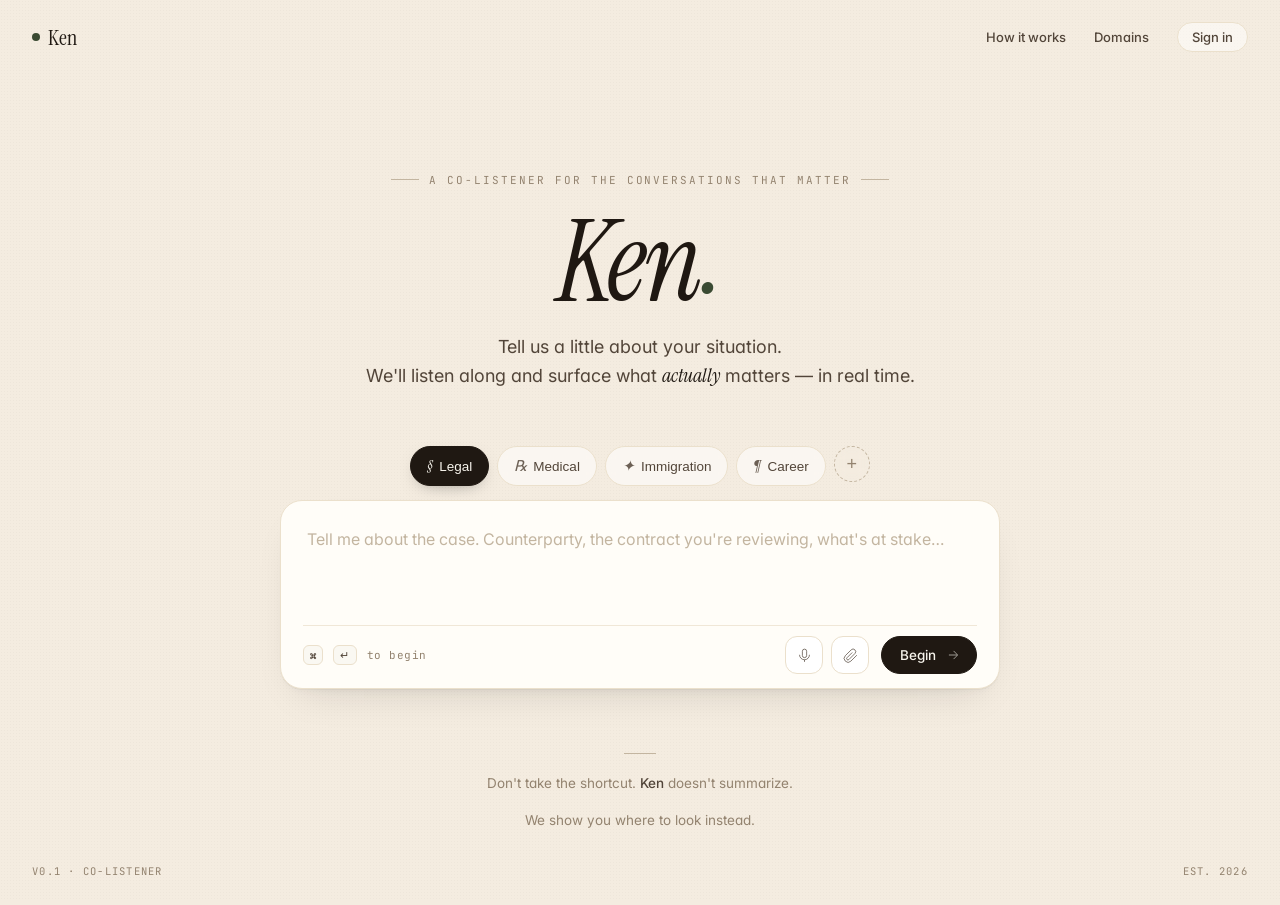
==== templates/index.html @ 6323db72 "Rebrand: Lexis → Ken - Rename all references from Lexis to Ken - Switch from Gradio to Flask + nativ" ====
<!doctype html>
<html lang="en">
<head>
<meta charset="utf-8" />
<meta name="viewport" content="width=device-width, initial-scale=1" />
<title>Ken — Welcome</title>
<link rel="preconnect" href="https://fonts.googleapis.com" />
<link rel="preconnect" href="https://fonts.gstatic.com" crossorigin />
<link href="https://fonts.googleapis.com/css2?family=Inter:wght@400;500;600;700&family=Instrument+Serif:ital@0;1&family=JetBrains+Mono:wght@400;500&display=swap" rel="stylesheet" />
<style>
  :root {
    --bg: #f4ece0;
    --bg-card: #fffdf8;
    --ink: #1f1812;
    --ink-2: #524539;
    --ink-3: #93836f;
    --ink-4: #c3b5a0;
    --line: #ebe0cc;
    --line-2: #f0e7d7;
    --accent: #3a4a32;
    --accent-soft: #ebe7d8;
    --hot: #c64a3a;
    --shadow-card: 0 1px 0 rgba(26,24,20,0.04), 0 18px 40px -22px rgba(26,24,20,0.18), 0 6px 14px -8px rgba(26,24,20,0.08);
    --radius: 22px;
    --ease: cubic-bezier(.2,.8,.2,1);

    --font-sans: 'Inter', -apple-system, BlinkMacSystemFont, 'Helvetica Neue', Helvetica, Arial, sans-serif;
    --font-serif: 'Instrument Serif', 'Times New Roman', serif;
    --font-mono: 'JetBrains Mono', ui-monospace, monospace;
  }

  * { box-sizing: border-box; }
  html, body { margin: 0; padding: 0; }
  body {
    font-family: var(--font-sans);
    background: var(--bg);
    color: var(--ink);
    -webkit-font-smoothing: antialiased;
    -moz-osx-font-smoothing: grayscale;
    min-height: 100vh;
    overflow-x: hidden;
    font-feature-settings: "ss01", "cv11";
  }

  /* Subtle paper grain */
  body::before {
    content: "";
    position: fixed; inset: 0;
    pointer-events: none;
    background-image: radial-gradient(rgba(26,24,20,0.025) 1px, transparent 1px);
    background-size: 3px 3px;
    z-index: 0;
    mix-blend-mode: multiply;
  }

  .topbar {
    position: relative; z-index: 5;
    display: flex; align-items: center; justify-content: space-between;
    padding: 22px 32px;
    color: var(--ink-2);
  }
  .brand-mark {
    display: inline-flex; align-items: center; gap: 8px;
    font-family: var(--font-serif);
    font-size: 22px;
    color: var(--ink);
    letter-spacing: -0.01em;
  }
  .brand-mark .dot {
    width: 8px; height: 8px; border-radius: 50%;
    background: var(--accent); display: inline-block;
  }
  .topnav {
    display: flex; align-items: center; gap: 28px;
    font-size: 13px; font-weight: 500; color: var(--ink-2);
  }
  .topnav a {
    color: inherit; text-decoration: none;
    transition: color .15s var(--ease);
  }
  .topnav a:hover { color: var(--ink); }
  .topnav .pill {
    border: 1px solid var(--line);
    border-radius: 999px;
    padding: 6px 14px;
    background: rgba(255,255,255,.5);
  }
  .topnav .pill:hover { background: #fff; }

  .stage {
    position: relative; z-index: 1;
    min-height: calc(100vh - 80px);
    display: flex; flex-direction: column;
    align-items: center;
    padding: 4vh 24px 60px;
  }

  .hero {
    text-align: center;
    margin-top: 6vh;
    margin-bottom: 38px;
    max-width: 720px;
  }
  .eyebrow {
    font-family: var(--font-mono);
    font-size: 11px;
    letter-spacing: 0.18em;
    text-transform: uppercase;
    color: var(--ink-3);
    margin-bottom: 22px;
    display: inline-flex; align-items: center; gap: 10px;
  }
  .eyebrow::before, .eyebrow::after {
    content: "";
    width: 28px; height: 1px;
    background: var(--ink-4);
  }
  .wordmark {
    font-family: var(--font-serif);
    font-weight: 400;
    font-style: italic;
    font-size: clamp(64px, 11vw, 112px);
    line-height: 0.95;
    letter-spacing: -0.02em;
    margin: 0;
    color: var(--ink);
  }
  .wordmark .tail {
    display: inline-block;
    transform: translateY(-0.06em);
    color: var(--accent);
  }
  .tagline {
    font-size: 18px;
    line-height: 1.5;
    color: var(--ink-2);
    margin-top: 18px;
    max-width: 560px;
    margin-left: auto; margin-right: auto;
    text-wrap: balance;
  }
  .tagline em {
    font-style: italic;
    font-family: var(--font-serif);
    font-size: 1.12em;
    color: var(--ink);
  }

  /* Profile chips row */
  .chips {
    display: flex; flex-wrap: wrap; justify-content: center;
    gap: 8px;
    width: 100%;
    max-width: 720px;
    margin: 0 auto 14px;
    padding: 0 8px;
  }
  .chip {
    display: inline-flex; align-items: center; gap: 8px;
    padding: 9px 16px;
    background: rgba(255,255,255,0.55);
    border: 1px solid var(--line);
    border-radius: 999px;
    font-size: 13.5px;
    font-weight: 500;
    color: var(--ink-2);
    cursor: pointer;
    transition: all .18s var(--ease);
    user-select: none;
    backdrop-filter: blur(6px);
  }
  .chip:hover {
    background: #fff;
    border-color: var(--ink-4);
    color: var(--ink);
    transform: translateY(-1px);
  }
  .chip.active {
    background: var(--ink);
    color: #f7f4ec;
    border-color: var(--ink);
    box-shadow: 0 6px 18px -10px rgba(0,0,0,.5);
  }
  .chip .glyph {
    font-family: var(--font-serif);
    font-style: italic;
    font-size: 15px;
    opacity: 0.85;
    margin-right: -2px;
  }
  .chip.active .glyph { opacity: 1; }
  .chip-add {
    width: 36px; height: 36px;
    padding: 0;
    border-radius: 999px;
    border: 1px dashed var(--ink-4);
    background: transparent;
    color: var(--ink-3);
    display: inline-flex; align-items: center; justify-content: center;
    font-size: 18px; font-weight: 400;
    line-height: 1;
  }
  .chip-add:hover {
    border-style: solid;
    border-color: var(--ink-2);
    color: var(--ink);
    background: #fff;
  }
  .chip-input {
    display: inline-flex; align-items: center; gap: 6px;
    padding: 7px 10px 7px 14px;
    background: #fff;
    border: 1px solid var(--ink-2);
    border-radius: 999px;
    font-size: 13.5px;
  }
  .chip-input input {
    border: none; outline: none; background: transparent;
    width: 110px; font: inherit; color: var(--ink);
  }
  .chip-input button {
    border: none; background: var(--accent); color: #fff;
    width: 22px; height: 22px; border-radius: 50%;
    cursor: pointer; line-height: 1; padding: 0;
    display: inline-flex; align-items: center; justify-content: center;
  }

  /* Input dialog */
  .dialog-wrap {
    width: 100%;
    max-width: 720px;
    margin: 0 auto;
    position: relative;
  }
  .dialog {
    background: var(--bg-card);
    border: 1px solid var(--line);
    border-radius: var(--radius);
    box-shadow: var(--shadow-card);
    padding: 22px 22px 14px;
    transition: box-shadow .25s var(--ease), border-color .2s var(--ease);
  }
  .dialog:focus-within {
    border-color: var(--ink-3);
    box-shadow: 0 1px 0 rgba(26,24,20,0.04), 0 24px 50px -22px rgba(26,24,20,0.22), 0 8px 18px -10px rgba(26,24,20,0.10);
  }

  .ta-row { position: relative; }
  textarea.ta {
    width: 100%;
    min-height: 92px;
    max-height: 240px;
    border: none; outline: none;
    resize: none;
    font: inherit;
    font-size: 16px;
    line-height: 1.55;
    color: var(--ink);
    background: transparent;
    padding: 4px 4px 6px;
  }
  textarea.ta::placeholder { color: var(--ink-4); }

  .dialog-actions {
    display: flex; align-items: center; justify-content: space-between;
    padding-top: 10px;
    margin-top: 6px;
    border-top: 1px solid var(--line-2);
  }
  .dialog-meta {
    display: flex; align-items: center; gap: 10px;
    font-family: var(--font-mono);
    font-size: 11px;
    color: var(--ink-3);
    letter-spacing: 0.04em;
  }
  .dialog-meta .kbd {
    padding: 2px 6px;
    border: 1px solid var(--line);
    border-radius: 6px;
    background: #faf8f2;
    color: var(--ink-2);
    font-family: var(--font-mono);
    font-size: 10.5px;
  }
  .dialog-buttons {
    display: flex; align-items: center; gap: 8px;
  }

  .iconbtn {
    width: 38px; height: 38px;
    display: inline-flex; align-items: center; justify-content: center;
    background: #fff;
    border: 1px solid var(--line);
    border-radius: 12px;
    color: var(--ink-2);
    cursor: pointer;
    transition: all .15s var(--ease);
    position: relative;
  }
  .iconbtn:hover {
    border-color: var(--ink-3);
    color: var(--ink);
    background: #fefdfa;
  }
  .iconbtn:active { transform: translateY(1px); }
  .iconbtn svg { width: 17px; height: 17px; }
  .iconbtn .lbl {
    position: absolute; top: -28px; left: 50%; transform: translateX(-50%);
    background: var(--ink); color: #f7f4ec;
    font-size: 11px; padding: 4px 8px; border-radius: 6px;
    white-space: nowrap; opacity: 0; pointer-events: none;
    transition: opacity .15s var(--ease);
    font-family: var(--font-mono); letter-spacing: 0.04em;
  }
  .iconbtn:hover .lbl { opacity: 1; }

  .iconbtn.recording {
    background: var(--hot);
    border-color: var(--hot);
    color: #fff;
  }
  .iconbtn.recording::after {
    content: ""; position: absolute; inset: -4px;
    border-radius: 14px; border: 2px solid var(--hot);
    animation: pulse 1.2s var(--ease) infinite;
  }
  @keyframes pulse {
    0% { transform: scale(0.92); opacity: 0.8; }
    100% { transform: scale(1.18); opacity: 0; }
  }

  .submitbtn {
    height: 38px;
    padding: 0 16px 0 18px;
    display: inline-flex; align-items: center; gap: 10px;
    background: var(--ink);
    color: #f7f4ec;
    border: 1px solid var(--ink);
    border-radius: 999px;
    font: inherit; font-size: 13.5px; font-weight: 500;
    cursor: pointer;
    transition: all .15s var(--ease);
    margin-left: 4px;
  }
  .submitbtn:hover { background: #000; }
  .submitbtn:disabled {
    background: var(--line);
    border-color: var(--line);
    color: var(--ink-3);
    cursor: not-allowed;
  }
  .submitbtn svg {
    width: 14px; height: 14px;
    transition: transform .2s var(--ease);
  }
  .submitbtn:hover:not(:disabled) svg { transform: translateX(2px); }

  /* Files row */
  .files {
    display: flex; flex-wrap: wrap; gap: 6px;
    margin: 10px 6px 0;
    min-height: 0;
  }
  .file {
    display: inline-flex; align-items: center; gap: 8px;
    padding: 5px 6px 5px 10px;
    background: rgba(255,255,255,0.6);
    border: 1px solid var(--line);
    border-radius: 999px;
    font-size: 11.5px;
    color: var(--ink-2);
    font-family: var(--font-mono);
  }
  .file .ico {
    width: 16px; height: 16px; border-radius: 4px;
    background: var(--accent-soft);
    color: var(--accent);
    display: inline-flex; align-items: center; justify-content: center;
    font-size: 9px; font-weight: 600; font-family: var(--font-sans);
  }
  .file .name { color: var(--ink); font-weight: 500; }
  .file .size { color: var(--ink-3); }
  .file .x {
    width: 16px; height: 16px; border-radius: 50%;
    border: none; background: transparent;
    color: var(--ink-3); cursor: pointer;
    display: inline-flex; align-items: center; justify-content: center;
    font-size: 11px; padding: 0;
  }
  .file .x:hover { background: var(--line); color: var(--ink); }

  /* Recording bar overlay */
  .rec-overlay {
    position: absolute; inset: 0;
    border-radius: var(--radius);
    background: linear-gradient(135deg, #fff8f5, #fff);
    border: 1px solid var(--hot);
    display: flex; flex-direction: column; justify-content: center; align-items: center;
    padding: 22px;
    gap: 14px;
    box-shadow: var(--shadow-card);
    z-index: 2;
  }
  .rec-row { display: flex; align-items: center; gap: 12px; }
  .rec-dot {
    width: 10px; height: 10px; border-radius: 50%;
    background: var(--hot); animation: blink 1s var(--ease) infinite;
  }
  @keyframes blink { 50% { opacity: 0.3; } }
  .rec-label { font-size: 14px; color: var(--ink); font-weight: 500; }
  .rec-time { font-family: var(--font-mono); font-size: 13px; color: var(--ink-2); }
  .rec-bars { display: flex; align-items: center; gap: 3px; height: 36px; }
  .rec-bars span {
    display: inline-block; width: 3px; border-radius: 2px;
    background: var(--hot);
    animation: wave 0.9s var(--ease) infinite;
  }
  @keyframes wave {
    0%,100% { height: 6px; }
    50% { height: 32px; }
  }
  .rec-stop {
    margin-top: 4px;
    padding: 8px 18px;
    background: var(--ink); color: #f7f4ec;
    border: none; border-radius: 999px;
    font: inherit; font-size: 13px; font-weight: 500;
    cursor: pointer;
  }
  .rec-stop:hover { background: #000; }

  /* Footer */
  .foot {
    margin-top: 64px;
    text-align: center;
    color: var(--ink-3);
    font-size: 13.5px;
    line-height: 1.7;
    max-width: 540px;
    text-wrap: pretty;
  }
  .foot strong { color: var(--ink-2); font-weight: 500; }
  .foot .divider {
    width: 32px; height: 1px; background: var(--ink-4);
    margin: 0 auto 18px;
  }

  /* Decorative corners */
  .corner {
    position: fixed;
    font-family: var(--font-mono);
    font-size: 10.5px;
    letter-spacing: 0.12em;
    color: var(--ink-3);
    text-transform: uppercase;
    z-index: 4;
  }
  .corner.bl { bottom: 22px; left: 32px; }
  .corner.br { bottom: 22px; right: 32px; }

  @media (max-width: 640px) {
    .topbar { padding: 16px 18px; }
    .topnav { gap: 14px; }
    .topnav .desktop-only { display: none; }
    .corner { display: none; }
    .stage { padding: 0 16px 60px; }
    .hero { margin-top: 4vh; }
    .dialog { padding: 18px 16px 12px; }
  }
</style>
</head>
<body>
  <header class="topbar">
    <div class="brand-mark"><span class="dot"></span> Ken</div>
    <nav class="topnav">
      <a href="#" class="desktop-only">How it works</a>
      <a href="#" class="desktop-only">Domains</a>
      <a href="#" class="pill">Sign in</a>
    </nav>
  </header>

  <main class="stage" id="root"></main>

  <span class="corner bl">v0.1 · co-listener</span>
  <span class="corner br">est. 2026</span>

</body>
</html>

  <script>
  let activeCat = 'legal';
  const placeholders = {
    legal: "Tell me about the case. Counterparty, the contract you're reviewing, what's at stake…",
    medical: "Describe the appointment. The condition, current meds, what your doctor mentioned last time…",
    immigration: "Your visa status, priority date, employer situation, what you're trying to figure out…",
    career: "The role, the company, what you're negotiating, what you wish you'd asked last round…"
  };

  document.addEventListener('DOMContentLoaded', () => {
    const root = document.getElementById('root');
    root.innerHTML = `
      <div class="hero">
        <div class="eyebrow">A co-listener for the conversations that matter</div>
        <h1 class="wordmark">Ken<span class="tail">.</span></h1>
        <p class="tagline">Tell us a little about your situation.<br/>We'll listen along and surface what <em>actually</em> matters — in real time.</p>
      </div>

      <div class="chips">
        <button class="chip active" data-cat="legal"><span class="glyph">§</span>Legal</button>
        <button class="chip" data-cat="medical"><span class="glyph">℞</span>Medical</button>
        <button class="chip" data-cat="immigration"><span class="glyph">✦</span>Immigration</button>
        <button class="chip" data-cat="career"><span class="glyph">¶</span>Career</button>
        <button class="chip chip-add">+</button>
      </div>

      <div class="dialog-wrap">
        <div class="dialog">
          <div class="ta-row">
            <textarea class="ta" id="profile-input" placeholder="${placeholders.legal}"></textarea>
          </div>
          <div class="dialog-actions">
            <div class="dialog-meta">
              <span class="kbd">⌘</span><span class="kbd">↵</span><span>to begin</span>
            </div>
            <div class="dialog-buttons">
              <button class="iconbtn" id="voice-btn">
                <svg viewBox="0 0 24 24" fill="none" stroke="currentColor" strokeWidth="1.6"><rect x="9" y="3" width="6" height="12" rx="3"/><path d="M5 11a7 7 0 0 0 14 0"/><path d="M12 18v3"/></svg>
              </button>
              <button class="iconbtn" id="file-btn">
                <svg viewBox="0 0 24 24" fill="none" stroke="currentColor" strokeWidth="1.6"><path d="M21 11.5 12.5 20a5.5 5.5 0 0 1-7.78-7.78L13 4a3.7 3.7 0 0 1 5.24 5.24L9.7 17.78a1.85 1.85 0 0 1-2.62-2.62l7.42-7.42"/></svg>
              </button>
              <button class="submitbtn" id="submit-btn">Begin <svg viewBox="0 0 24 24" fill="none" stroke="currentColor" strokeWidth="2"><path d="M5 12h14"/><path d="m13 5 7 7-7 7"/></svg></button>
            </div>
          </div>
        </div>
      </div>

      <div class="foot">
        <div class="divider"></div>
        <p>Don't take the shortcut. <strong>Ken</strong> doesn't summarize.</p>
        <p>We show you where to look instead.</p>
      </div>
    `;

    // Chips
    document.querySelectorAll('.chip:not(.chip-add)').forEach(btn => {
      btn.addEventListener('click', () => {
        document.querySelectorAll('.chip').forEach(b => b.classList.remove('active'));
        btn.classList.add('active');
        activeCat = btn.dataset.cat;
        document.getElementById('profile-input').placeholder = placeholders[activeCat];
      });
    });

    // Submit
    document.getElementById('submit-btn').addEventListener('click', () => {
      const text = document.getElementById('profile-input').value;
      if (!text.trim()) return alert('Please describe your situation.');
      sessionStorage.setItem('profileCat', activeCat);
      sessionStorage.setItem('profileText', text);
      window.location.href = '/process.html';
    });

    // Keyboard
    document.getElementById('profile-input').addEventListener('keydown', (e) => {
      if ((e.metaKey || e.ctrlKey) && e.key === 'Enter') {
        document.getElementById('submit-btn').click();
      }
    });
  });
  </script>
</body>
</html>
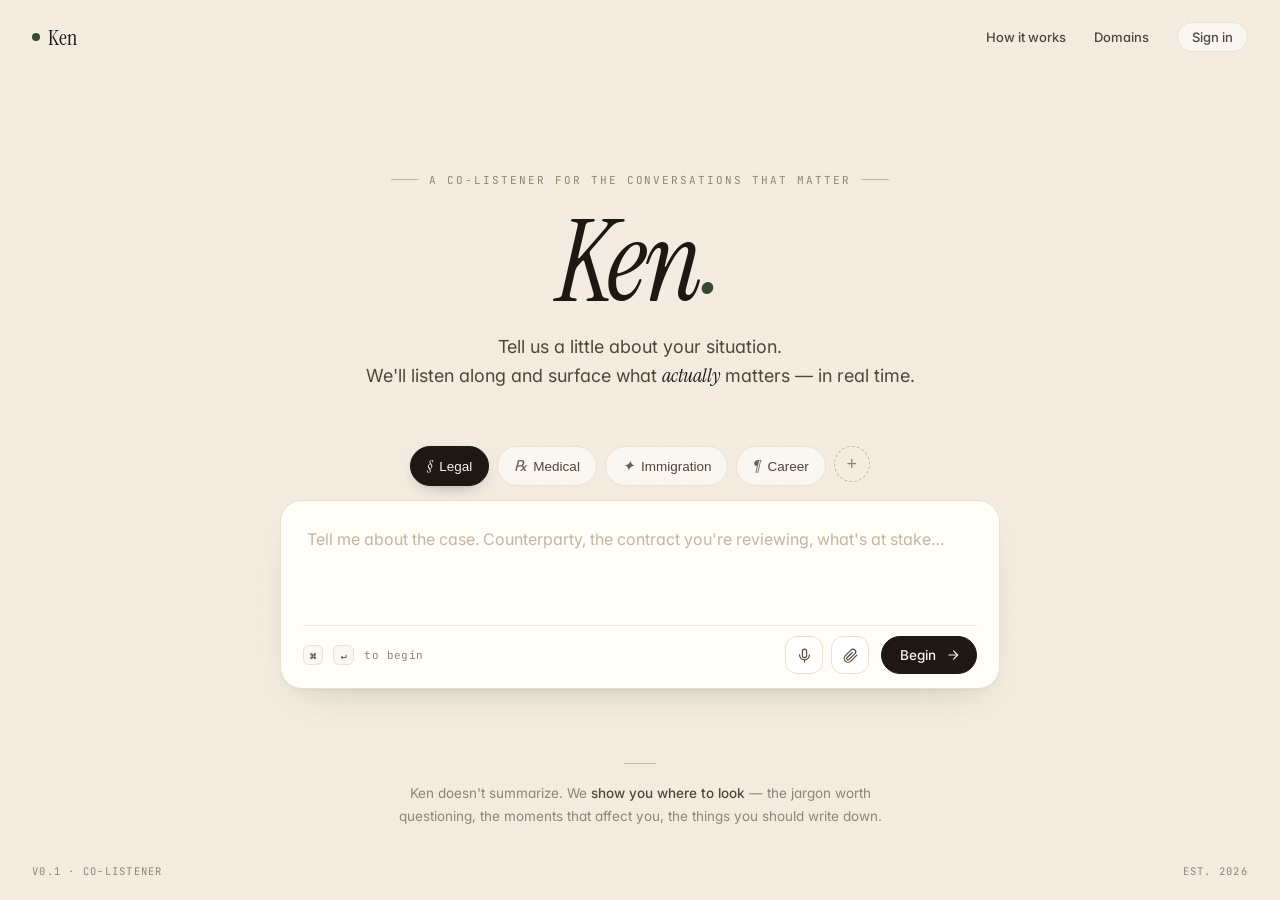
==== commit e80d8fdb: "Add session page with video processing + real-time insights - Flask backend: /session route, /proces" ====
--- a/templates/index.html
+++ b/templates/index.html
@@ -490,6 +490,12 @@
 
   <script>
   let activeCat = 'legal';
+  let attachedFiles = [];
+  let isRecording = false;
+  let mediaRecorder = null;
+  let recordingTimer = null;
+  let recordingSeconds = 0;
+
   const placeholders = {
     legal: "Tell me about the case. Counterparty, the contract you're reviewing, what's at stake…",
     medical: "Describe the appointment. The condition, current meds, what your doctor mentioned last time…",
@@ -497,27 +503,143 @@
     career: "The role, the company, what you're negotiating, what you wish you'd asked last round…"
   };
 
+  function fmtSize(bytes) {
+    if (bytes < 1024) return bytes + ' B';
+    if (bytes < 1024*1024) return (bytes/1024).toFixed(0) + ' KB';
+    return (bytes/(1024*1024)).toFixed(1) + ' MB';
+  }
+  function fmtTime(s) {
+    const m = Math.floor(s/60), r = Math.floor(s%60);
+    return m + ':' + r.toString().padStart(2,'0');
+  }
+  function getExt(name) {
+    const m = name.match(/\.([^.]+)$/);
+    return m ? m[1].slice(0,3).toUpperCase() : 'DOC';
+  }
+
+  function renderFiles() {
+    const container = document.getElementById('files-list');
+    if (!container) return;
+    if (attachedFiles.length === 0) { container.innerHTML = ''; return; }
+    container.innerHTML = attachedFiles.map((f, i) => `
+      <span class="file">
+        <span class="ico">${f.ext}</span>
+        <span class="name">${f.name}</span>
+        <span class="size">${fmtSize(f.size)}</span>
+        <button class="x" data-idx="${i}" aria-label="Remove">&times;</button>
+      </span>
+    `).join('');
+    container.querySelectorAll('.x').forEach(btn => {
+      btn.addEventListener('click', () => {
+        attachedFiles.splice(parseInt(btn.dataset.idx), 1);
+        renderFiles();
+      });
+    });
+  }
+
+  function showRecordingOverlay() {
+    const dialog = document.querySelector('.dialog');
+    if (!dialog) return;
+    const bars = Array.from({length: 28}, (_, i) =>
+      `<span style="animation-delay:${(i % 7) * 0.08}s"></span>`
+    ).join('');
+    const overlay = document.createElement('div');
+    overlay.className = 'rec-overlay';
+    overlay.id = 'rec-overlay';
+    overlay.innerHTML = `
+      <div class="rec-row">
+        <span class="rec-dot"></span>
+        <span class="rec-label">Listening</span>
+        <span class="rec-time" id="rec-time">0:00</span>
+      </div>
+      <div class="rec-bars">${bars}</div>
+      <button class="rec-stop" id="rec-stop">Stop &amp; transcribe</button>
+    `;
+    dialog.style.position = 'relative';
+    dialog.appendChild(overlay);
+
+    document.getElementById('rec-stop').addEventListener('click', stopRecording);
+
+    recordingSeconds = 0;
+    recordingTimer = setInterval(() => {
+      recordingSeconds += 0.1;
+      const el = document.getElementById('rec-time');
+      if (el) el.textContent = fmtTime(recordingSeconds);
+    }, 100);
+  }
+
+  function hideRecordingOverlay() {
+    const overlay = document.getElementById('rec-overlay');
+    if (overlay) overlay.remove();
+    if (recordingTimer) { clearInterval(recordingTimer); recordingTimer = null; }
+    const voiceBtn = document.getElementById('voice-btn');
+    if (voiceBtn) voiceBtn.classList.remove('recording');
+  }
+
+  async function startRecording() {
+    try {
+      const stream = await navigator.mediaDevices.getUserMedia({ audio: true });
+      mediaRecorder = new MediaRecorder(stream);
+      const chunks = [];
+      mediaRecorder.ondataavailable = (e) => chunks.push(e.data);
+      mediaRecorder.onstop = async () => {
+        stream.getTracks().forEach(t => t.stop());
+        const blob = new Blob(chunks, { type: 'audio/webm' });
+        hideRecordingOverlay();
+        isRecording = false;
+
+        // Send to server for transcription
+        const formData = new FormData();
+        formData.append('audio', blob, 'recording.webm');
+        const ta = document.getElementById('profile-input');
+        try {
+          ta.placeholder = 'Transcribing...';
+          const resp = await fetch('/transcribe', { method: 'POST', body: formData });
+          const data = await resp.json();
+          if (data.text) {
+            ta.value = ta.value ? ta.value + ' ' + data.text : data.text;
+          }
+        } catch(err) {
+          console.error('Transcription failed:', err);
+        }
+        ta.placeholder = placeholders[activeCat];
+      };
+      mediaRecorder.start();
+      isRecording = true;
+      document.getElementById('voice-btn').classList.add('recording');
+      showRecordingOverlay();
+    } catch(err) {
+      alert('Microphone access denied.');
+    }
+  }
+
+  function stopRecording() {
+    if (mediaRecorder && mediaRecorder.state !== 'inactive') {
+      mediaRecorder.stop();
+    }
+  }
+
   document.addEventListener('DOMContentLoaded', () => {
     const root = document.getElementById('root');
     root.innerHTML = `
       <div class="hero">
         <div class="eyebrow">A co-listener for the conversations that matter</div>
         <h1 class="wordmark">Ken<span class="tail">.</span></h1>
-        <p class="tagline">Tell us a little about your situation.<br/>We'll listen along and surface what <em>actually</em> matters — in real time.</p>
+        <p class="tagline">Tell us a little about your situation.<br/>We'll listen along and surface what <em>actually</em> matters &mdash; in real time.</p>
       </div>
 
       <div class="chips">
-        <button class="chip active" data-cat="legal"><span class="glyph">§</span>Legal</button>
-        <button class="chip" data-cat="medical"><span class="glyph">℞</span>Medical</button>
-        <button class="chip" data-cat="immigration"><span class="glyph">✦</span>Immigration</button>
-        <button class="chip" data-cat="career"><span class="glyph">¶</span>Career</button>
-        <button class="chip chip-add">+</button>
+        <button class="chip active" data-cat="legal"><span class="glyph">&sect;</span>Legal</button>
+        <button class="chip" data-cat="medical"><span class="glyph">&#8478;</span>Medical</button>
+        <button class="chip" data-cat="immigration"><span class="glyph">&#10022;</span>Immigration</button>
+        <button class="chip" data-cat="career"><span class="glyph">&para;</span>Career</button>
+        <button class="chip chip-add" id="chip-add-btn">+</button>
       </div>
 
       <div class="dialog-wrap">
         <div class="dialog">
           <div class="ta-row">
-            <textarea class="ta" id="profile-input" placeholder="${placeholders.legal}"></textarea>
+            <textarea class="ta" id="profile-input" placeholder="${placeholders.legal}" rows="3"></textarea>
           </div>
           <div class="dialog-actions">
             <div class="dialog-meta">
@@ -525,23 +647,35 @@
             </div>
             <div class="dialog-buttons">
               <button class="iconbtn" id="voice-btn">
-                <svg viewBox="0 0 24 24" fill="none" stroke="currentColor" strokeWidth="1.6"><rect x="9" y="3" width="6" height="12" rx="3"/><path d="M5 11a7 7 0 0 0 14 0"/><path d="M12 18v3"/></svg>
+                <svg viewBox="0 0 24 24" fill="none" stroke="currentColor" stroke-width="1.6" stroke-linecap="round" stroke-linejoin="round"><rect x="9" y="3" width="6" height="12" rx="3"/><path d="M5 11a7 7 0 0 0 14 0"/><path d="M12 18v3"/></svg>
+                <span class="lbl">Voice</span>
               </button>
               <button class="iconbtn" id="file-btn">
-                <svg viewBox="0 0 24 24" fill="none" stroke="currentColor" strokeWidth="1.6"><path d="M21 11.5 12.5 20a5.5 5.5 0 0 1-7.78-7.78L13 4a3.7 3.7 0 0 1 5.24 5.24L9.7 17.78a1.85 1.85 0 0 1-2.62-2.62l7.42-7.42"/></svg>
+                <svg viewBox="0 0 24 24" fill="none" stroke="currentColor" stroke-width="1.6" stroke-linecap="round" stroke-linejoin="round"><path d="M21 11.5 12.5 20a5.5 5.5 0 0 1-7.78-7.78L13 4a3.7 3.7 0 0 1 5.24 5.24L9.7 17.78a1.85 1.85 0 0 1-2.62-2.62l7.42-7.42"/></svg>
+                <span class="lbl">Attach</span>
               </button>
-              <button class="submitbtn" id="submit-btn">Begin <svg viewBox="0 0 24 24" fill="none" stroke="currentColor" strokeWidth="2"><path d="M5 12h14"/><path d="m13 5 7 7-7 7"/></svg></button>
+              <input type="file" id="file-input" multiple style="display:none" />
+              <button class="submitbtn" id="submit-btn">Begin <svg viewBox="0 0 24 24" fill="none" stroke="currentColor" stroke-width="2" stroke-linecap="round" stroke-linejoin="round"><path d="M5 12h14"/><path d="m13 5 7 7-7 7"/></svg></button>
             </div>
           </div>
         </div>
+        <div class="files" id="files-list"></div>
       </div>
 
       <div class="foot">
         <div class="divider"></div>
-        <p>Don't take the shortcut. <strong>Ken</strong> doesn't summarize.</p>
-        <p>We show you where to look instead.</p>
+        Ken doesn't summarize. We <strong>show you where to look</strong> &mdash;
+        the jargon worth questioning, the moments that affect you, the things
+        you should write down.
       </div>
     `;
+
+    // Auto-grow textarea
+    const ta = document.getElementById('profile-input');
+    ta.addEventListener('input', () => {
+      ta.style.height = 'auto';
+      ta.style.height = Math.min(240, ta.scrollHeight) + 'px';
+    });
 
     // Chips
     document.querySelectorAll('.chip:not(.chip-add)').forEach(btn => {
@@ -553,18 +687,37 @@
       });
     });
 
+    // Voice recording
+    document.getElementById('voice-btn').addEventListener('click', () => {
+      if (isRecording) { stopRecording(); }
+      else { startRecording(); }
+    });
+
+    // File attach
+    const fileInput = document.getElementById('file-input');
+    document.getElementById('file-btn').addEventListener('click', () => fileInput.click());
+    fileInput.addEventListener('change', (e) => {
+      const newFiles = Array.from(e.target.files).map(f => ({
+        name: f.name, size: f.size, ext: getExt(f.name), file: f
+      }));
+      attachedFiles = [...attachedFiles, ...newFiles];
+      renderFiles();
+      e.target.value = '';
+    });
+
     // Submit
     document.getElementById('submit-btn').addEventListener('click', () => {
       const text = document.getElementById('profile-input').value;
-      if (!text.trim()) return alert('Please describe your situation.');
+      if (!text.trim() && attachedFiles.length === 0) return;
       sessionStorage.setItem('profileCat', activeCat);
       sessionStorage.setItem('profileText', text);
-      window.location.href = '/process.html';
+      window.location.href = '/session';
     });
 
-    // Keyboard
-    document.getElementById('profile-input').addEventListener('keydown', (e) => {
+    // Keyboard shortcut
+    ta.addEventListener('keydown', (e) => {
       if ((e.metaKey || e.ctrlKey) && e.key === 'Enter') {
+        e.preventDefault();
         document.getElementById('submit-btn').click();
       }
     });
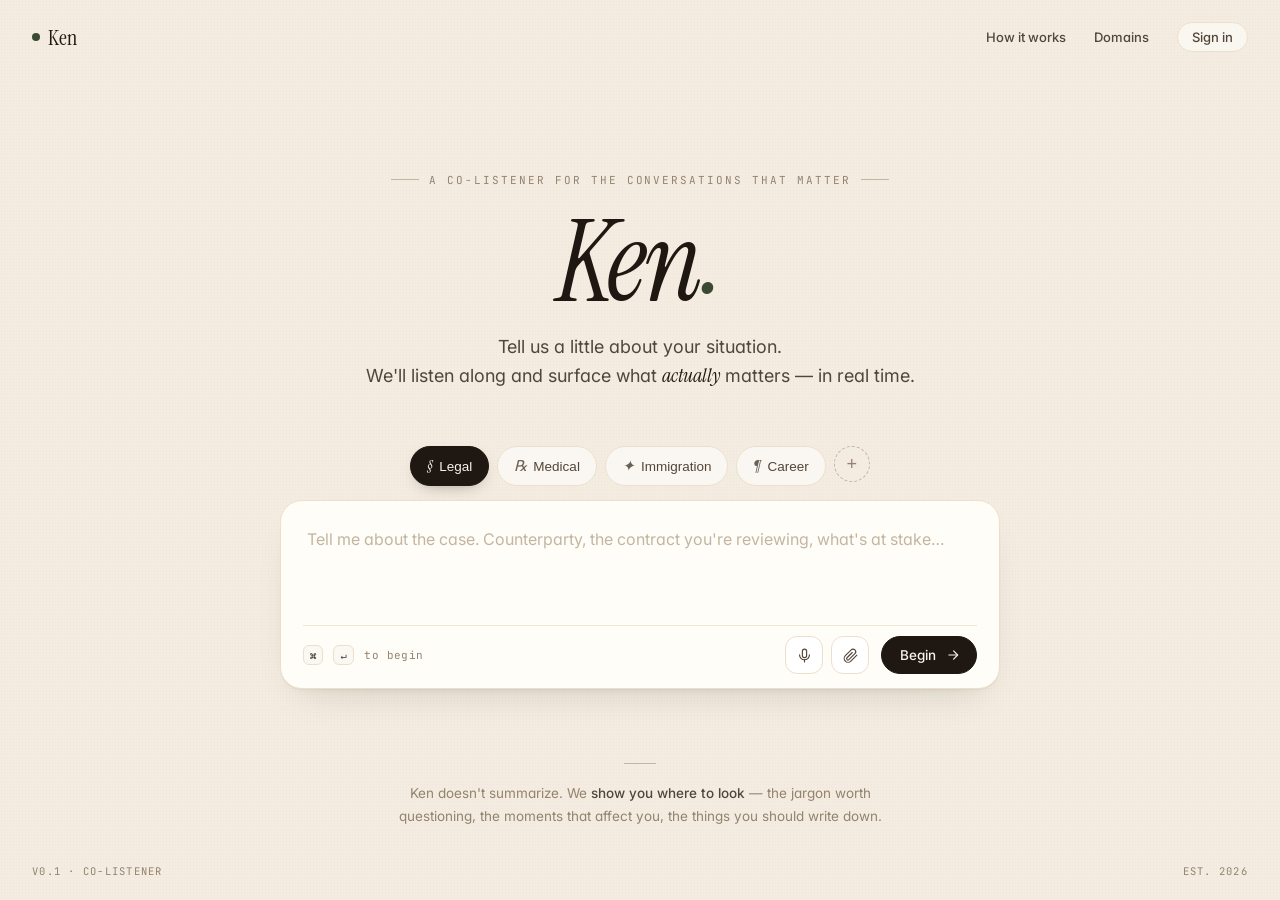
==== commit bdcb7a60: "Fix session page: time-synced cards, bold rendering, timestamp accuracy - Cards appear at segment en" ====
--- a/templates/index.html
+++ b/templates/index.html
@@ -705,12 +705,31 @@
       e.target.value = '';
     });
 
-    // Submit
-    document.getElementById('submit-btn').addEventListener('click', () => {
+    // Submit — call LLM to summarize before navigating
+    document.getElementById('submit-btn').addEventListener('click', async () => {
       const text = document.getElementById('profile-input').value;
       if (!text.trim() && attachedFiles.length === 0) return;
+
+      const btn = document.getElementById('submit-btn');
+      btn.disabled = true;
+      btn.innerHTML = 'Preparing…';
+
       sessionStorage.setItem('profileCat', activeCat);
       sessionStorage.setItem('profileText', text);
+
+      try {
+        const resp = await fetch('/summarize', {
+          method: 'POST',
+          headers: {'Content-Type': 'application/json'},
+          body: JSON.stringify({ text, category: activeCat })
+        });
+        const data = await resp.json();
+        if (data.summary) sessionStorage.setItem('profileSummary', data.summary);
+        if (data.keywords) sessionStorage.setItem('profileKeywords', JSON.stringify(data.keywords));
+      } catch(e) {
+        console.error('Summarize failed, using raw text', e);
+      }
+
       window.location.href = '/session';
     });
 
